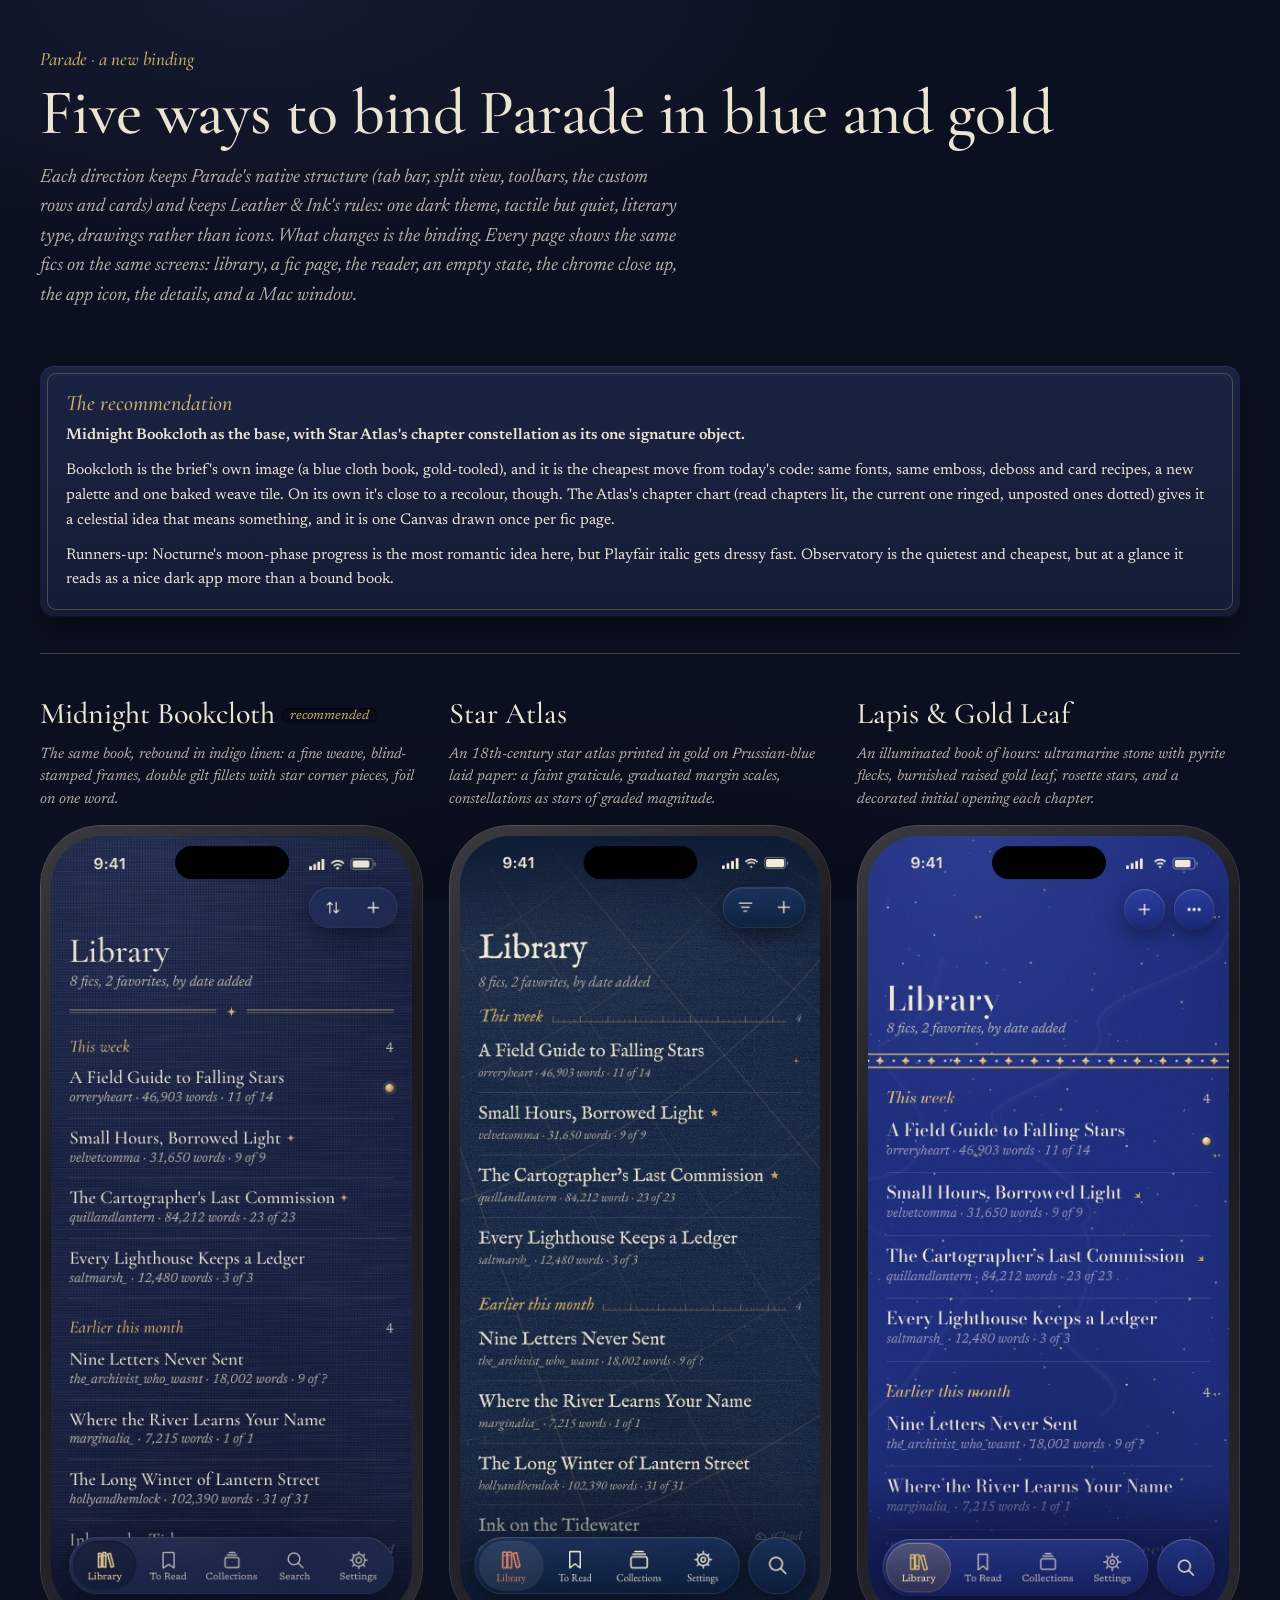
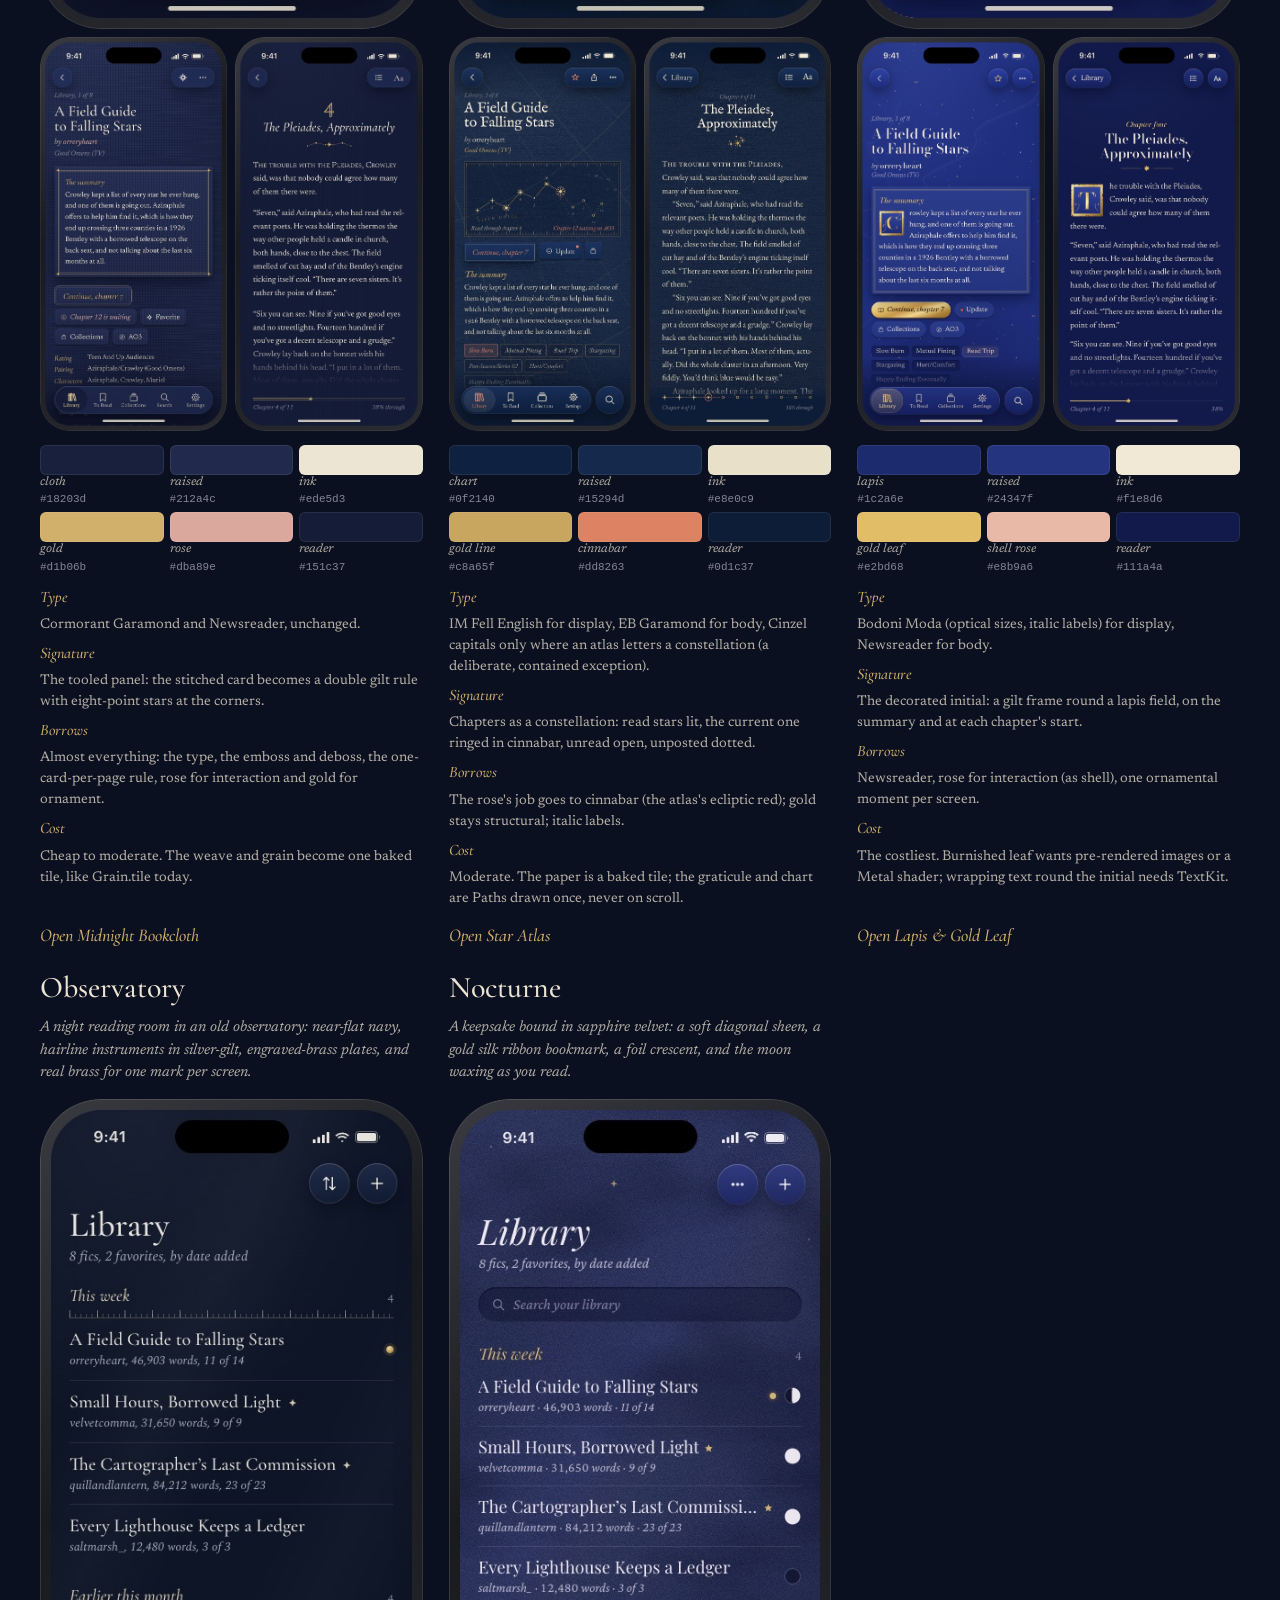
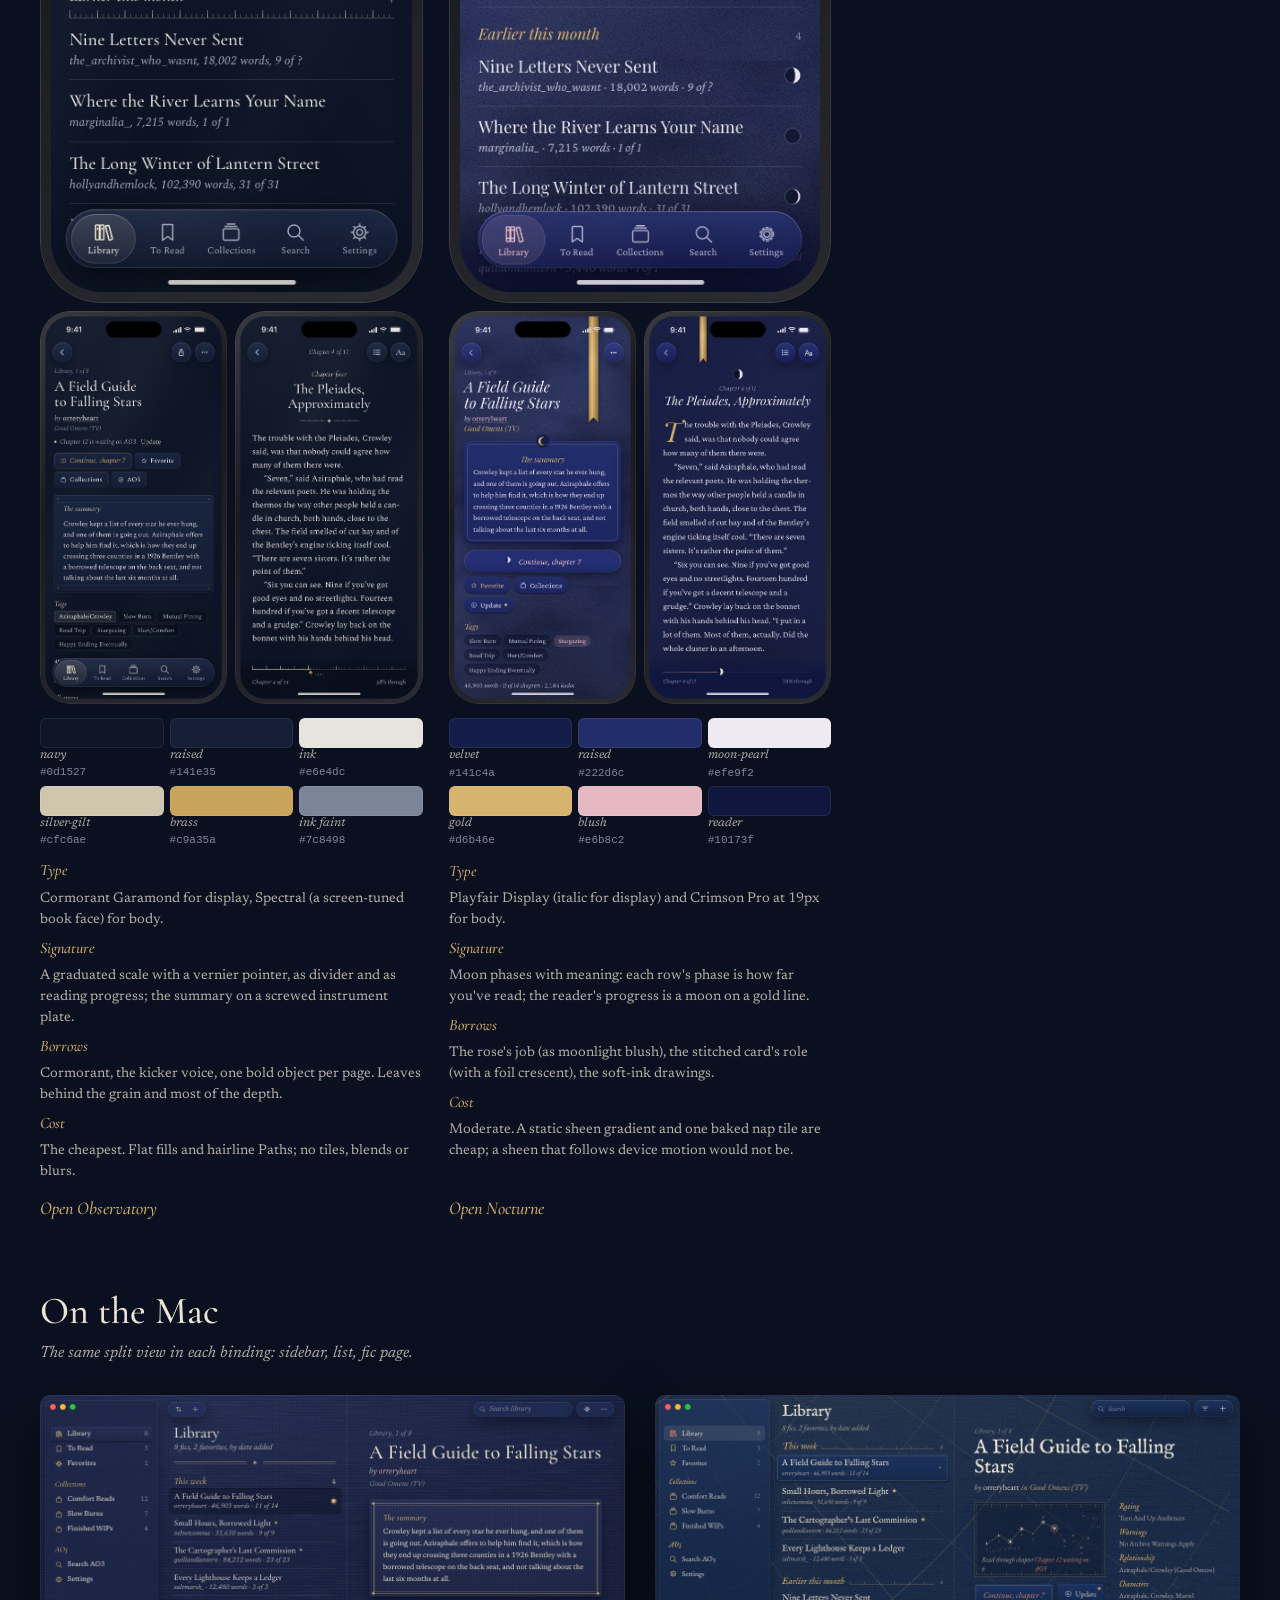
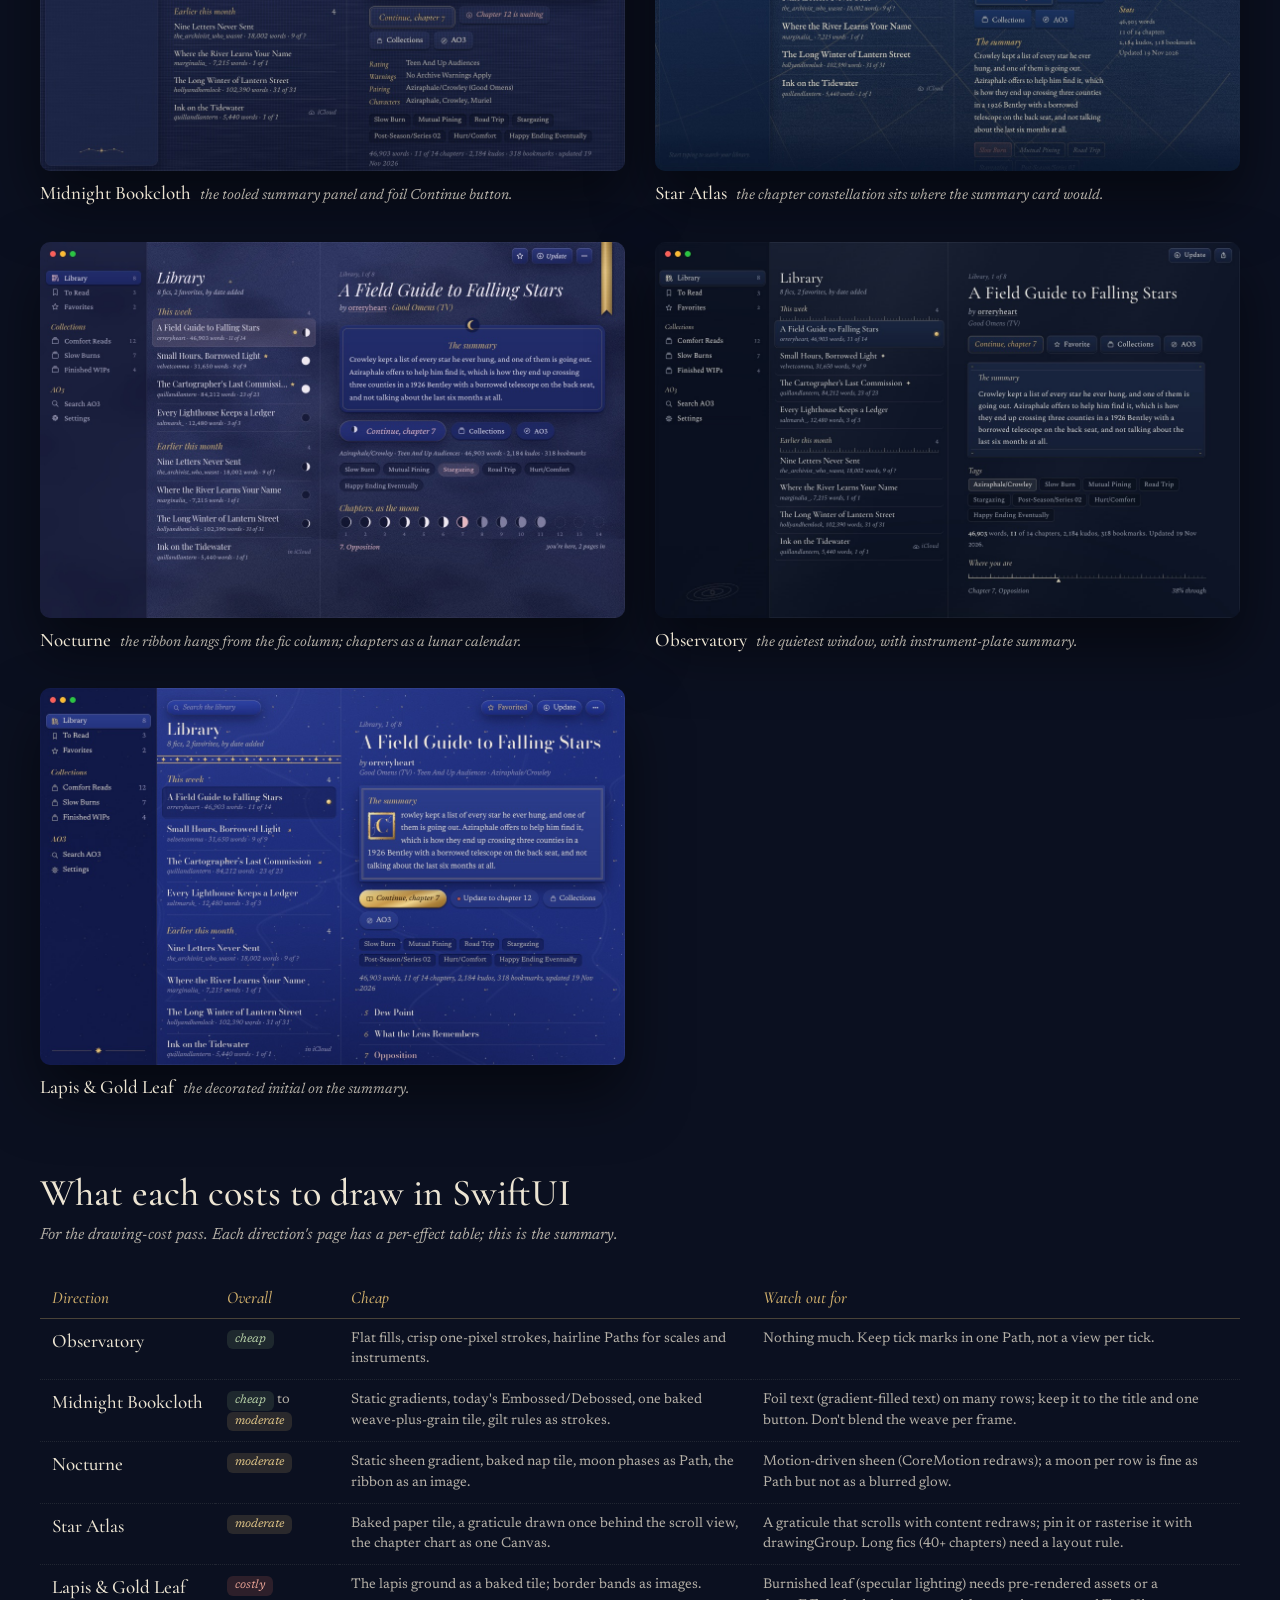
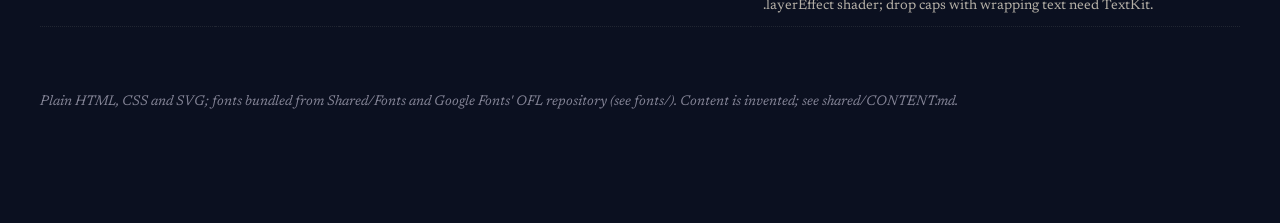
==== prototypes/theme-celestial/index.html @ 21f6273f "Prototype five blue-and-gold celestial themes as HTML Midnight Bookcloth, Star Atlas, Lapis & Gold L" ====
<!doctype html>
<html lang="en">
<head>
<meta charset="utf-8">
<meta name="viewport" content="width=device-width, initial-scale=1">
<title>Parade, bound in blue and gold · five celestial directions</title>
<link rel="stylesheet" href="shared/base.css">
<style>
  :root {
    --page: #0b1020; --raised: #131a30; --ink: #ece4d2; --ink-soft: #b4afa6; --ink-faint: #858597;
    --gold: #cfae6b; --gold-faint: rgba(207,174,107,.32); --rule: rgba(236,228,210,.1);
    --display: "Cormorant Garamond", Garamond, serif; --serif: "Newsreader", Georgia, serif;
  }
  body {
    color: var(--ink); font: 400 16px/1.6 var(--serif);
    background:
      radial-gradient(ellipse 90% 50% at 20% 0%, rgba(150,170,255,.07), transparent 60%),
      radial-gradient(ellipse 80% 60% at 50% 120%, rgba(0,0,0,.5), transparent 70%),
      var(--page);
    background-attachment: fixed;
  }
  a { color: var(--ink); text-decoration-color: var(--gold-faint); text-underline-offset: .2em; }
  a:hover { text-decoration-color: var(--gold); }

  .masthead { display: grid; grid-template-columns: minmax(0, 46rem) minmax(0, 1fr); gap: 56px; align-items: end; padding-bottom: 36px; border-bottom: 1px solid var(--gold-faint); }
  .kicker { font: italic 500 19px/1.2 var(--display); color: var(--gold); margin: 0 0 10px; }
  h1 { font: 500 clamp(44px, 5vw, 68px)/1 var(--display); margin: 0 0 18px; text-wrap: balance; letter-spacing: -.01em; }
  .dek { font: italic 400 19px/1.55 var(--serif); color: var(--ink-soft); margin: 0; max-width: 40rem; }
  .verdict { position: relative; padding: 24px 26px 24px; border-radius: 14px; background: linear-gradient(180deg, #1a2342, #151c36); box-shadow: inset 0 1px 0 rgba(210,222,255,.07), inset 0 -1px 0 rgba(0,0,0,.4), 0 14px 34px rgba(0,0,0,.35); }
  .verdict::after { content: ""; position: absolute; inset: 7px; border: 1px solid var(--gold-faint); border-radius: 9px; pointer-events: none; }
  .verdict h2 { font: italic 500 22px/1.2 var(--display); color: var(--gold); margin: 0 0 8px; }
  .verdict p { margin: 0 0 10px; font-size: 15.5px; line-height: 1.6; }
  .verdict p:last-child { margin-bottom: 0; }

  .compare { display: grid; grid-template-columns: repeat(5, minmax(0, 1fr)); gap: 26px; margin-top: 44px; }
  .dir { display: flex; flex-direction: column; gap: 14px; }
  .dir h2 { font: 500 30px/1.05 var(--display); margin: 0; }
  .dir h2 a { text-decoration: none; }
  .dir .mood { font-style: italic; color: var(--ink-soft); font-size: 15px; line-height: 1.5; margin: 0; min-height: 4.5em; }
  .shots { display: grid; grid-template-columns: 1fr 1fr; gap: 8px; }
  .shots a:first-child { grid-column: 1 / -1; }
  .shots img { width: 100%; height: auto; border-radius: 15.8% / 7.5%; }
  .pal { display: grid; grid-template-columns: repeat(3, 1fr); gap: 6px; }
  .pal span { display: block; height: 30px; border-radius: 6px; box-shadow: inset 0 0 0 1px rgba(255,255,255,.08); }
  .pal code { display: block; font: 11px/1.3 ui-monospace, Menlo, monospace; color: var(--ink-faint); margin-top: 3px; }
  .pal small { display: block; font: italic 12px/1.2 var(--serif); color: var(--ink-soft); }
  dl { margin: 0; display: grid; gap: 8px; font-size: 14px; line-height: 1.5; }
  dt { font: italic 500 16px/1.2 var(--display); color: var(--gold); }
  dd { margin: 0; color: var(--ink-soft); }
  .open { font: italic 500 18px var(--display); color: var(--gold); text-decoration: none; margin-top: auto; }
  .open:hover { text-decoration: underline; }
  .badge { display: inline-block; font: italic 13px var(--serif); padding: 1px 9px; border-radius: 7px; background: rgba(0,0,0,.25); box-shadow: inset 0 1px 2px rgba(0,0,0,.5); color: var(--gold); margin-left: 6px; vertical-align: 4px; }

  .section-title { font: 500 38px/1.1 var(--display); }
  .section-note { color: var(--ink-soft); font-style: italic; }
  .macs { display: grid; grid-template-columns: repeat(2, minmax(0, 1fr)); gap: 34px 30px; }
  .macs figure { margin: 0; }
  .macs img { width: 100%; height: auto; border-radius: 10px; box-shadow: 0 30px 60px rgba(0,0,0,.5); }
  .macs figcaption { margin-top: 10px; font-style: italic; color: var(--ink-soft); font-size: 14.5px; }
  .macs figcaption b { font: 500 19px var(--display); font-style: normal; color: var(--ink); margin-right: 6px; }

  table.cost-table { margin-top: 8px; }
  .cost-table th { font: italic 500 17px var(--display); color: var(--gold); border-bottom: 1px solid var(--gold-faint); }
  .cost-table td { border-bottom: 1px dotted var(--rule); color: var(--ink-soft); }
  .cost-table td:first-child { font: 500 19px var(--display); color: var(--ink); white-space: nowrap; }
  .cheap { background: rgba(130,170,120,.16); color: #b9d3a9; }
  .moderate { background: rgba(207,174,107,.16); color: #e2c789; }
  .costly { background: rgba(200,100,90,.18); color: #e8a395; }
  .foot { margin-top: 64px; color: var(--ink-faint); font-style: italic; font-size: 14px; }

  @media (max-width: 1300px) { .compare { grid-template-columns: repeat(3, minmax(0, 1fr)); } .masthead { grid-template-columns: 1fr; } }
  @media (max-width: 800px) { .compare, .macs { grid-template-columns: 1fr; } .gallery { padding: 28px 16px 64px; } }
</style>
</head>
<body>
<main class="gallery">

  <header class="masthead">
    <div>
      <p class="kicker">Parade · a new binding</p>
      <h1>Five ways to bind Parade in blue and gold</h1>
      <p class="dek">Each direction keeps Parade's native structure (tab bar, split view, toolbars, the custom rows and cards) and keeps Leather &amp; Ink's rules: one dark theme, tactile but quiet, literary type, drawings rather than icons. What changes is the binding. Every page shows the same fics on the same screens: library, a fic page, the reader, an empty state, the chrome close up, the app icon, the details, and a Mac window.</p>
    </div>
    <aside class="verdict">
      <h2>The recommendation</h2>
      <p><b>Midnight Bookcloth as the base, with Star Atlas's chapter constellation as its one signature object.</b></p>
      <p>Bookcloth is the brief's own image (a blue cloth book, gold-tooled), and it is the cheapest move from today's code: same fonts, same emboss, deboss and card recipes, a new palette and one baked weave tile. On its own it's close to a recolour, though. The Atlas's chapter chart (read chapters lit, the current one ringed, unposted ones dotted) gives it a celestial idea that means something, and it is one Canvas drawn once per fic page.</p>
      <p>Runners-up: Nocturne's moon-phase progress is the most romantic idea here, but Playfair italic gets dressy fast. Observatory is the quietest and cheapest, but at a glance it reads as a nice dark app more than a bound book.</p>
    </aside>
  </header>

  <section class="compare" aria-label="The five directions side by side">

    <article class="dir">
      <h2><a href="bookcloth/index.html">Midnight Bookcloth</a><span class="badge">recommended</span></h2>
      <p class="mood">The same book, rebound in indigo linen: a fine weave, blind-stamped frames, double gilt fillets with star corner pieces, foil on one word.</p>
      <div class="shots">
        <a href="bookcloth/index.html"><img src="previews/bookcloth-library.jpg" alt="Midnight Bookcloth library on iPhone"></a>
        <a href="bookcloth/index.html"><img src="previews/bookcloth-detail.jpg" alt="Fic page"></a>
        <a href="bookcloth/index.html"><img src="previews/bookcloth-reader.jpg" alt="Reader"></a>
      </div>
      <div class="pal">
        <div><span style="background:#18203d"></span><small>cloth</small><code>#18203d</code></div>
        <div><span style="background:#212a4c"></span><small>raised</small><code>#212a4c</code></div>
        <div><span style="background:#ede5d3"></span><small>ink</small><code>#ede5d3</code></div>
        <div><span style="background:#d1b06b"></span><small>gold</small><code>#d1b06b</code></div>
        <div><span style="background:#dba89e"></span><small>rose</small><code>#dba89e</code></div>
        <div><span style="background:#151c37"></span><small>reader</small><code>#151c37</code></div>
      </div>
      <dl>
        <dt>Type</dt><dd>Cormorant Garamond and Newsreader, unchanged.</dd>
        <dt>Signature</dt><dd>The tooled panel: the stitched card becomes a double gilt rule with eight-point stars at the corners.</dd>
        <dt>Borrows</dt><dd>Almost everything: the type, the emboss and deboss, the one-card-per-page rule, rose for interaction and gold for ornament.</dd>
        <dt>Cost</dt><dd>Cheap to moderate. The weave and grain become one baked tile, like Grain.tile today.</dd>
      </dl>
      <a class="open" href="bookcloth/index.html">Open Midnight Bookcloth</a>
    </article>

    <article class="dir">
      <h2><a href="atlas/index.html">Star Atlas</a></h2>
      <p class="mood">An 18th-century star atlas printed in gold on Prussian-blue laid paper: a faint graticule, graduated margin scales, constellations as stars of graded magnitude.</p>
      <div class="shots">
        <a href="atlas/index.html"><img src="previews/atlas-library.jpg" alt="Star Atlas library on iPhone"></a>
        <a href="atlas/index.html"><img src="previews/atlas-detail.jpg" alt="Fic page"></a>
        <a href="atlas/index.html"><img src="previews/atlas-reader.jpg" alt="Reader"></a>
      </div>
      <div class="pal">
        <div><span style="background:#0f2140"></span><small>chart</small><code>#0f2140</code></div>
        <div><span style="background:#15294d"></span><small>raised</small><code>#15294d</code></div>
        <div><span style="background:#e8e0c9"></span><small>ink</small><code>#e8e0c9</code></div>
        <div><span style="background:#c8a65f"></span><small>gold line</small><code>#c8a65f</code></div>
        <div><span style="background:#dd8263"></span><small>cinnabar</small><code>#dd8263</code></div>
        <div><span style="background:#0d1c37"></span><small>reader</small><code>#0d1c37</code></div>
      </div>
      <dl>
        <dt>Type</dt><dd>IM Fell English for display, EB Garamond for body, Cinzel capitals only where an atlas letters a constellation (a deliberate, contained exception).</dd>
        <dt>Signature</dt><dd>Chapters as a constellation: read stars lit, the current one ringed in cinnabar, unread open, unposted dotted.</dd>
        <dt>Borrows</dt><dd>The rose's job goes to cinnabar (the atlas's ecliptic red); gold stays structural; italic labels.</dd>
        <dt>Cost</dt><dd>Moderate. The paper is a baked tile; the graticule and chart are Paths drawn once, never on scroll.</dd>
      </dl>
      <a class="open" href="atlas/index.html">Open Star Atlas</a>
    </article>

    <article class="dir">
      <h2><a href="lapis/index.html">Lapis &amp; Gold Leaf</a></h2>
      <p class="mood">An illuminated book of hours: ultramarine stone with pyrite flecks, burnished raised gold leaf, rosette stars, and a decorated initial opening each chapter.</p>
      <div class="shots">
        <a href="lapis/index.html"><img src="previews/lapis-library.jpg" alt="Lapis library on iPhone"></a>
        <a href="lapis/index.html"><img src="previews/lapis-detail.jpg" alt="Fic page"></a>
        <a href="lapis/index.html"><img src="previews/lapis-reader.jpg" alt="Reader"></a>
      </div>
      <div class="pal">
        <div><span style="background:#1c2a6e"></span><small>lapis</small><code>#1c2a6e</code></div>
        <div><span style="background:#24347f"></span><small>raised</small><code>#24347f</code></div>
        <div><span style="background:#f1e8d6"></span><small>ink</small><code>#f1e8d6</code></div>
        <div><span style="background:#e2bd68"></span><small>gold leaf</small><code>#e2bd68</code></div>
        <div><span style="background:#e8b9a6"></span><small>shell rose</small><code>#e8b9a6</code></div>
        <div><span style="background:#111a4a"></span><small>reader</small><code>#111a4a</code></div>
      </div>
      <dl>
        <dt>Type</dt><dd>Bodoni Moda (optical sizes, italic labels) for display, Newsreader for body.</dd>
        <dt>Signature</dt><dd>The decorated initial: a gilt frame round a lapis field, on the summary and at each chapter's start.</dd>
        <dt>Borrows</dt><dd>Newsreader, rose for interaction (as shell), one ornamental moment per screen.</dd>
        <dt>Cost</dt><dd>The costliest. Burnished leaf wants pre-rendered images or a Metal shader; wrapping text round the initial needs TextKit.</dd>
      </dl>
      <a class="open" href="lapis/index.html">Open Lapis &amp; Gold Leaf</a>
    </article>

    <article class="dir">
      <h2><a href="observatory/index.html">Observatory</a></h2>
      <p class="mood">A night reading room in an old observatory: near-flat navy, hairline instruments in silver-gilt, engraved-brass plates, and real brass for one mark per screen.</p>
      <div class="shots">
        <a href="observatory/index.html"><img src="previews/observatory-library.jpg" alt="Observatory library on iPhone"></a>
        <a href="observatory/index.html"><img src="previews/observatory-detail.jpg" alt="Fic page"></a>
        <a href="observatory/index.html"><img src="previews/observatory-reader.jpg" alt="Reader"></a>
      </div>
      <div class="pal">
        <div><span style="background:#0d1527"></span><small>navy</small><code>#0d1527</code></div>
        <div><span style="background:#141e35"></span><small>raised</small><code>#141e35</code></div>
        <div><span style="background:#e6e4dc"></span><small>ink</small><code>#e6e4dc</code></div>
        <div><span style="background:#cfc6ae"></span><small>silver-gilt</small><code>#cfc6ae</code></div>
        <div><span style="background:#c9a35a"></span><small>brass</small><code>#c9a35a</code></div>
        <div><span style="background:#7c8498"></span><small>ink faint</small><code>#7c8498</code></div>
      </div>
      <dl>
        <dt>Type</dt><dd>Cormorant Garamond for display, Spectral (a screen-tuned book face) for body.</dd>
        <dt>Signature</dt><dd>A graduated scale with a vernier pointer, as divider and as reading progress; the summary on a screwed instrument plate.</dd>
        <dt>Borrows</dt><dd>Cormorant, the kicker voice, one bold object per page. Leaves behind the grain and most of the depth.</dd>
        <dt>Cost</dt><dd>The cheapest. Flat fills and hairline Paths; no tiles, blends or blurs.</dd>
      </dl>
      <a class="open" href="observatory/index.html">Open Observatory</a>
    </article>

    <article class="dir">
      <h2><a href="nocturne/index.html">Nocturne</a></h2>
      <p class="mood">A keepsake bound in sapphire velvet: a soft diagonal sheen, a gold silk ribbon bookmark, a foil crescent, and the moon waxing as you read.</p>
      <div class="shots">
        <a href="nocturne/index.html"><img src="previews/nocturne-library.jpg" alt="Nocturne library on iPhone"></a>
        <a href="nocturne/index.html"><img src="previews/nocturne-detail.jpg" alt="Fic page"></a>
        <a href="nocturne/index.html"><img src="previews/nocturne-reader.jpg" alt="Reader"></a>
      </div>
      <div class="pal">
        <div><span style="background:#141c4a"></span><small>velvet</small><code>#141c4a</code></div>
        <div><span style="background:#222d6c"></span><small>raised</small><code>#222d6c</code></div>
        <div><span style="background:#efe9f2"></span><small>moon-pearl</small><code>#efe9f2</code></div>
        <div><span style="background:#d6b46e"></span><small>gold</small><code>#d6b46e</code></div>
        <div><span style="background:#e6b8c2"></span><small>blush</small><code>#e6b8c2</code></div>
        <div><span style="background:#10173f"></span><small>reader</small><code>#10173f</code></div>
      </div>
      <dl>
        <dt>Type</dt><dd>Playfair Display (italic for display) and Crimson Pro at 19px for body.</dd>
        <dt>Signature</dt><dd>Moon phases with meaning: each row's phase is how far you've read; the reader's progress is a moon on a gold line.</dd>
        <dt>Borrows</dt><dd>The rose's job (as moonlight blush), the stitched card's role (with a foil crescent), the soft-ink drawings.</dd>
        <dt>Cost</dt><dd>Moderate. A static sheen gradient and one baked nap tile are cheap; a sheen that follows device motion would not be.</dd>
      </dl>
      <a class="open" href="nocturne/index.html">Open Nocturne</a>
    </article>
  </section>

  <h2 class="section-title">On the Mac</h2>
  <p class="section-note">The same split view in each binding: sidebar, list, fic page.</p>
  <div class="macs">
    <figure><a href="bookcloth/index.html"><img src="previews/bookcloth-mac.jpg" alt="Midnight Bookcloth Mac window"></a><figcaption><b>Midnight Bookcloth</b> the tooled summary panel and foil Continue button.</figcaption></figure>
    <figure><a href="atlas/index.html"><img src="previews/atlas-mac.jpg" alt="Star Atlas Mac window"></a><figcaption><b>Star Atlas</b> the chapter constellation sits where the summary card would.</figcaption></figure>
    <figure><a href="nocturne/index.html"><img src="previews/nocturne-mac.jpg" alt="Nocturne Mac window"></a><figcaption><b>Nocturne</b> the ribbon hangs from the fic column; chapters as a lunar calendar.</figcaption></figure>
    <figure><a href="observatory/index.html"><img src="previews/observatory-mac.jpg" alt="Observatory Mac window"></a><figcaption><b>Observatory</b> the quietest window, with instrument-plate summary.</figcaption></figure>
    <figure><a href="lapis/index.html"><img src="previews/lapis-mac.jpg" alt="Lapis and gold leaf Mac window"></a><figcaption><b>Lapis &amp; Gold Leaf</b> the decorated initial on the summary.</figcaption></figure>
  </div>

  <h2 class="section-title">What each costs to draw in SwiftUI</h2>
  <p class="section-note">For the drawing-cost pass. Each direction's page has a per-effect table; this is the summary.</p>
  <table class="cost-table">
    <thead><tr><th>Direction</th><th>Overall</th><th>Cheap</th><th>Watch out for</th></tr></thead>
    <tbody>
      <tr><td>Observatory</td><td><span class="cost-tag cheap">cheap</span></td><td>Flat fills, crisp one-pixel strokes, hairline Paths for scales and instruments.</td><td>Nothing much. Keep tick marks in one Path, not a view per tick.</td></tr>
      <tr><td>Midnight Bookcloth</td><td><span class="cost-tag cheap">cheap</span> to <span class="cost-tag moderate">moderate</span></td><td>Static gradients, today's Embossed/Debossed, one baked weave-plus-grain tile, gilt rules as strokes.</td><td>Foil text (gradient-filled text) on many rows; keep it to the title and one button. Don't blend the weave per frame.</td></tr>
      <tr><td>Nocturne</td><td><span class="cost-tag moderate">moderate</span></td><td>Static sheen gradient, baked nap tile, moon phases as Path, the ribbon as an image.</td><td>Motion-driven sheen (CoreMotion redraws); a moon per row is fine as Path but not as a blurred glow.</td></tr>
      <tr><td>Star Atlas</td><td><span class="cost-tag moderate">moderate</span></td><td>Baked paper tile, a graticule drawn once behind the scroll view, the chapter chart as one Canvas.</td><td>A graticule that scrolls with content redraws; pin it or rasterise it with drawingGroup. Long fics (40+ chapters) need a layout rule.</td></tr>
      <tr><td>Lapis &amp; Gold Leaf</td><td><span class="cost-tag costly">costly</span></td><td>The lapis ground as a baked tile; border bands as images.</td><td>Burnished leaf (specular lighting) needs pre-rendered assets or a .layerEffect shader; drop caps with wrapping text need TextKit.</td></tr>
    </tbody>
  </table>

  <p class="foot">Plain HTML, CSS and SVG; fonts bundled from Shared/Fonts and Google Fonts' OFL repository (see fonts/). Content is invented; see shared/CONTENT.md.</p>
</main>
</body>
</html>
---- prototypes/theme-celestial/shared/base.css ----
/* Shared scaffolding for every direction: bundled fonts, the gallery page
   around the devices, the iPhone and Mac frames, and the screen skeleton.
   Each direction's own CSS sets the tokens and draws the materials. */

/* ---------- Fonts (all OFL, bundled in ../fonts) ---------- */
@font-face { font-family: "Cormorant Garamond"; src: url("../fonts/CormorantGaramond-Medium.ttf"); font-weight: 400 500; font-style: normal; }
@font-face { font-family: "Cormorant Garamond"; src: url("../fonts/CormorantGaramond-SemiBold.ttf"); font-weight: 600 700; font-style: normal; }
@font-face { font-family: "Cormorant Garamond"; src: url("../fonts/CormorantGaramond-Italic.ttf"); font-weight: 400; font-style: italic; }
@font-face { font-family: "Cormorant Garamond"; src: url("../fonts/CormorantGaramond-MediumItalic.ttf"); font-weight: 500 700; font-style: italic; }
@font-face { font-family: "Newsreader"; src: url("../fonts/Newsreader-Regular.ttf"); font-weight: 400; font-style: normal; }
@font-face { font-family: "Newsreader"; src: url("../fonts/Newsreader-SemiBold.ttf"); font-weight: 600; font-style: normal; }
@font-face { font-family: "Newsreader"; src: url("../fonts/Newsreader-Italic.ttf"); font-weight: 400; font-style: italic; }
@font-face { font-family: "Newsreader"; src: url("../fonts/Newsreader-MediumItalic.ttf"); font-weight: 500 700; font-style: italic; }
@font-face { font-family: "IM Fell English"; src: url("../fonts/IMFellEnglish-Regular.ttf"); font-style: normal; }
@font-face { font-family: "IM Fell English"; src: url("../fonts/IMFellEnglish-Italic.ttf"); font-style: italic; }
@font-face { font-family: "Cinzel"; src: url("../fonts/Cinzel.ttf"); font-weight: 400 900; }
@font-face { font-family: "EB Garamond"; src: url("../fonts/EBGaramond.ttf"); font-weight: 400 800; font-style: normal; }
@font-face { font-family: "EB Garamond"; src: url("../fonts/EBGaramond-Italic.ttf"); font-weight: 400 800; font-style: italic; }
@font-face { font-family: "Bodoni Moda"; src: url("../fonts/BodoniModa.ttf"); font-weight: 400 900; font-style: normal; }
@font-face { font-family: "Bodoni Moda"; src: url("../fonts/BodoniModa-Italic.ttf"); font-weight: 400 900; font-style: italic; }
@font-face { font-family: "Spectral"; src: url("../fonts/Spectral-Regular.ttf"); font-weight: 400; font-style: normal; }
@font-face { font-family: "Spectral"; src: url("../fonts/Spectral-Medium.ttf"); font-weight: 500 600; font-style: normal; }
@font-face { font-family: "Spectral"; src: url("../fonts/Spectral-Italic.ttf"); font-weight: 400 600; font-style: italic; }
@font-face { font-family: "Playfair Display"; src: url("../fonts/PlayfairDisplay.ttf"); font-weight: 400 900; font-style: normal; }
@font-face { font-family: "Playfair Display"; src: url("../fonts/PlayfairDisplay-Italic.ttf"); font-weight: 400 900; font-style: italic; }
@font-face { font-family: "Crimson Pro"; src: url("../fonts/CrimsonPro.ttf"); font-weight: 200 900; font-style: normal; }
@font-face { font-family: "Crimson Pro"; src: url("../fonts/CrimsonPro-Italic.ttf"); font-weight: 200 900; font-style: italic; }

*, *::before, *::after { box-sizing: border-box; }
html { color-scheme: dark; -webkit-font-smoothing: antialiased; }
body { margin: 0; }
img, svg { display: block; }
:focus-visible { outline: 2px solid currentColor; outline-offset: 3px; }

/* ---------- Gallery page around the devices ---------- */
.gallery { max-width: 1680px; margin: 0 auto; padding: 48px 40px 96px; }
.gallery-head { display: grid; grid-template-columns: minmax(0, 46rem) 1fr; gap: 40px; align-items: end; margin-bottom: 40px; }
.back { display: inline-block; margin-bottom: 18px; font-style: italic; text-decoration: none; opacity: .75; }
.back:hover { opacity: 1; }
.section-title { margin: 72px 0 8px; }
.section-note { margin: 0 0 28px; max-width: 44rem; }

/* A row of phones that wraps. Each phone has a caption under it. */
.screens { display: flex; flex-wrap: wrap; gap: 44px 36px; align-items: flex-start; }
.screen-figure { margin: 0; display: flex; flex-direction: column; gap: 14px; }
.screen-figure figcaption { max-width: 393px; font-size: 14px; line-height: 1.5; }

/* ---------- iPhone 16 Pro frame: 393 × 852 points ---------- */
.phone {
  --phone-w: 393px; --phone-h: 852px;
  position: relative; width: calc(var(--phone-w) + 24px); height: calc(var(--phone-h) + 24px);
  padding: 12px; border-radius: 66px;
  background: linear-gradient(145deg, #3a3b40, #1a1b1f 40%, #2b2c31);
  box-shadow: 0 0 0 1px #000, inset 0 0 0 1px rgba(255,255,255,.12), 0 40px 80px rgba(0,0,0,.55);
}
.phone > .screen {
  position: relative; width: var(--phone-w); height: var(--phone-h);
  border-radius: 55px; overflow: hidden; isolation: isolate;
}
/* Dynamic Island */
.phone > .screen::after {
  content: ""; position: absolute; z-index: 50; top: 11px; left: 50%; transform: translateX(-50%);
  width: 124px; height: 36px; border-radius: 20px; background: #000;
}
.statusbar {
  position: absolute; z-index: 40; top: 0; left: 0; right: 0; height: 54px;
  display: flex; justify-content: space-between; align-items: center; padding: 6px 34px 0 46px;
  font: 600 17px/1 -apple-system, "SF Pro Text", system-ui, sans-serif; letter-spacing: -.01em;
}
.statusbar .sb-right { display: flex; gap: 6px; align-items: center; }
.statusbar svg { fill: currentColor; }
.home-indicator {
  position: absolute; z-index: 40; bottom: 8px; left: 50%; transform: translateX(-50%);
  width: 139px; height: 5px; border-radius: 3px; background: currentColor; opacity: .85;
}
/* Scrollable content area of a screen. */
.screen .content { position: absolute; inset: 0; overflow: hidden; padding-top: 54px; }

/* ---------- Mac window frame ---------- */
.mac {
  position: relative; width: 1180px; height: 760px; border-radius: 14px; overflow: hidden;
  box-shadow: 0 0 0 1px rgba(0,0,0,.8), inset 0 0 0 1px rgba(255,255,255,.1), 0 50px 100px rgba(0,0,0,.6);
  isolation: isolate;
}
.traffic { position: absolute; z-index: 30; top: 18px; left: 20px; display: flex; gap: 8px; }
.traffic i { width: 12px; height: 12px; border-radius: 50%; background: #ff5f57; box-shadow: inset 0 0 0 .5px rgba(0,0,0,.25); }
.traffic i:nth-child(2) { background: #febc2e; }
.traffic i:nth-child(3) { background: #28c840; }

/* ---------- Detail sheets ---------- */
.swatches { display: flex; flex-wrap: wrap; gap: 14px; }
.swatch { width: 132px; }
.swatch .chip-color { height: 72px; border-radius: 10px; box-shadow: inset 0 0 0 1px rgba(255,255,255,.08); }
.swatch b, .swatch code { display: block; font-size: 13px; margin-top: 6px; }
.swatch code { font-family: ui-monospace, "SF Mono", Menlo, monospace; opacity: .7; font-size: 12px; margin-top: 2px; }
.details-grid { display: grid; grid-template-columns: repeat(auto-fill, minmax(360px, 1fr)); gap: 28px; }
.detail-card { padding: 22px; border-radius: 14px; }
.detail-card h3 { margin: 0 0 4px; }
.detail-card .cost { margin-top: 12px; font-size: 13px; line-height: 1.5; }
.cost-table { width: 100%; border-collapse: collapse; font-size: 14px; line-height: 1.45; }
.cost-table th, .cost-table td { text-align: left; vertical-align: top; padding: 10px 12px; }
.cost-tag { display: inline-block; padding: 1px 8px; border-radius: 6px; font-size: 12px; font-style: italic; white-space: nowrap; }

@media (prefers-reduced-motion: reduce) {
  *, *::before, *::after { animation: none !important; transition: none !important; }
}
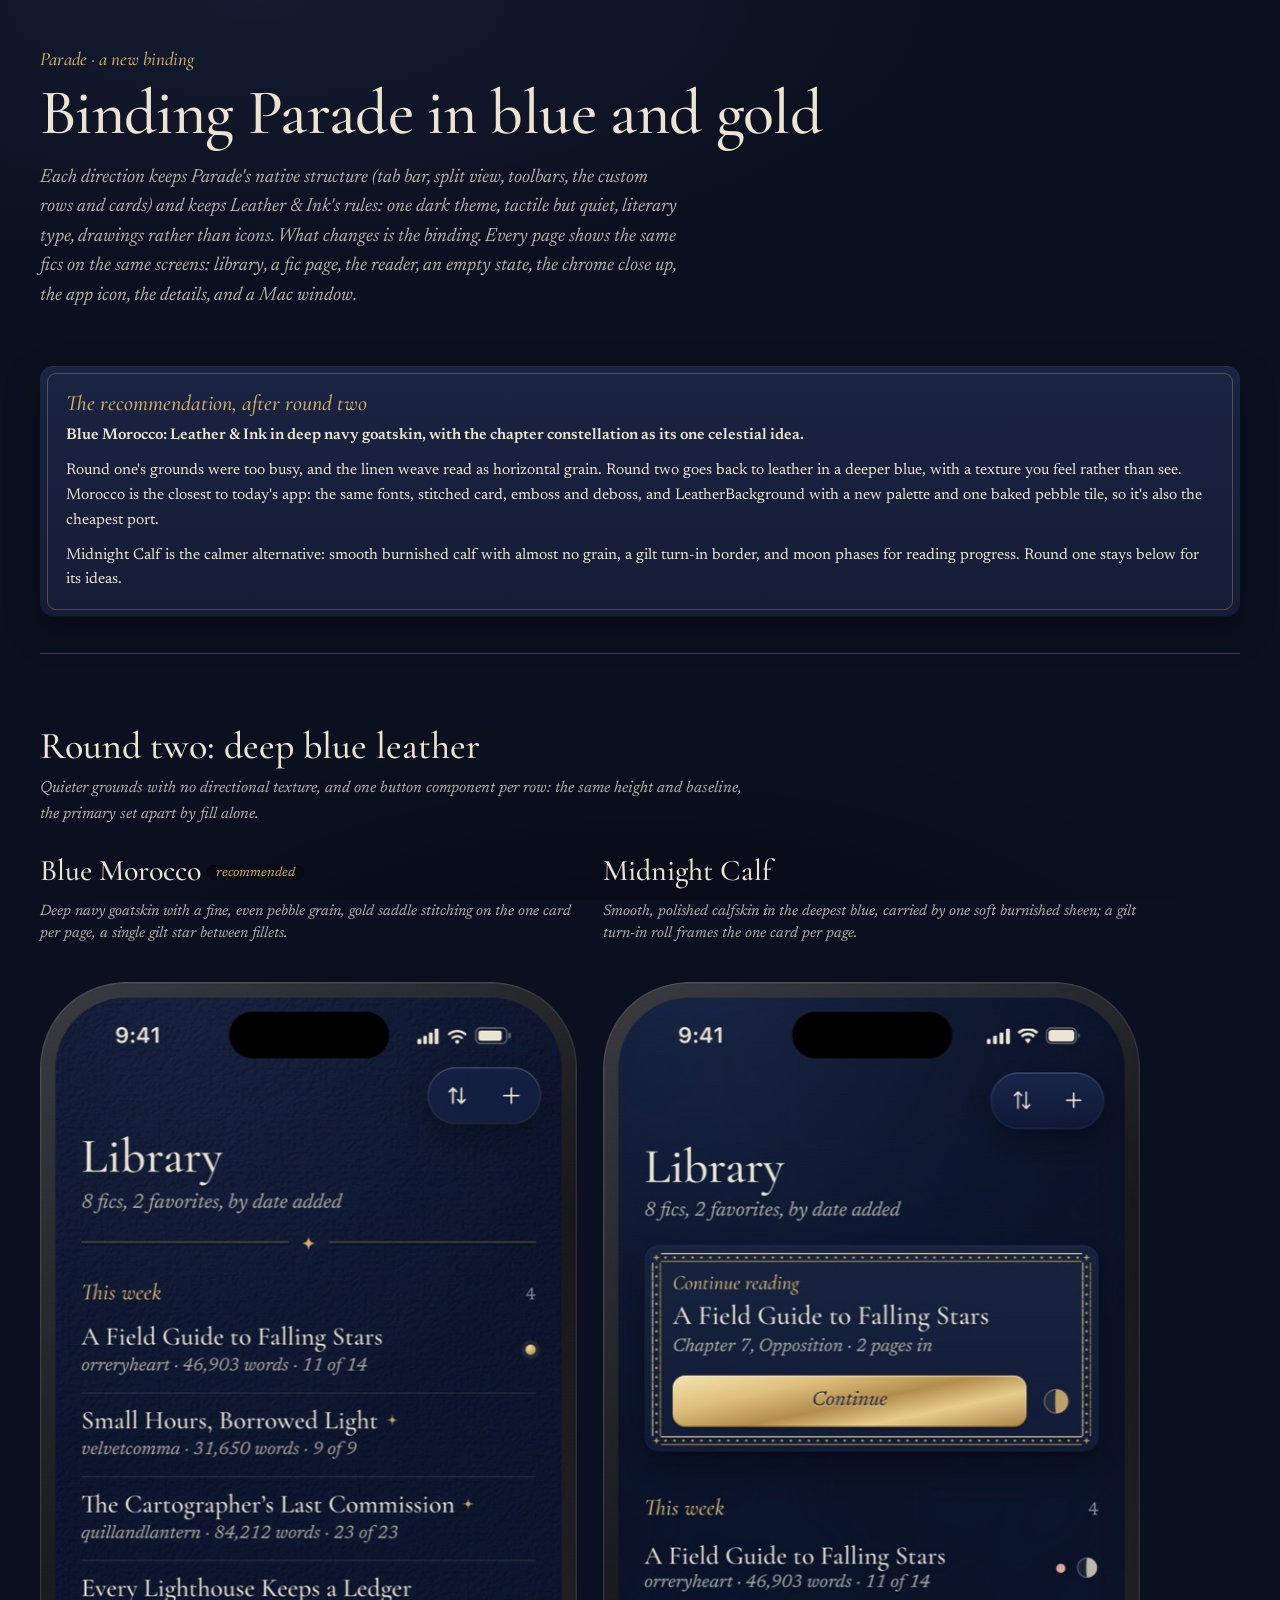
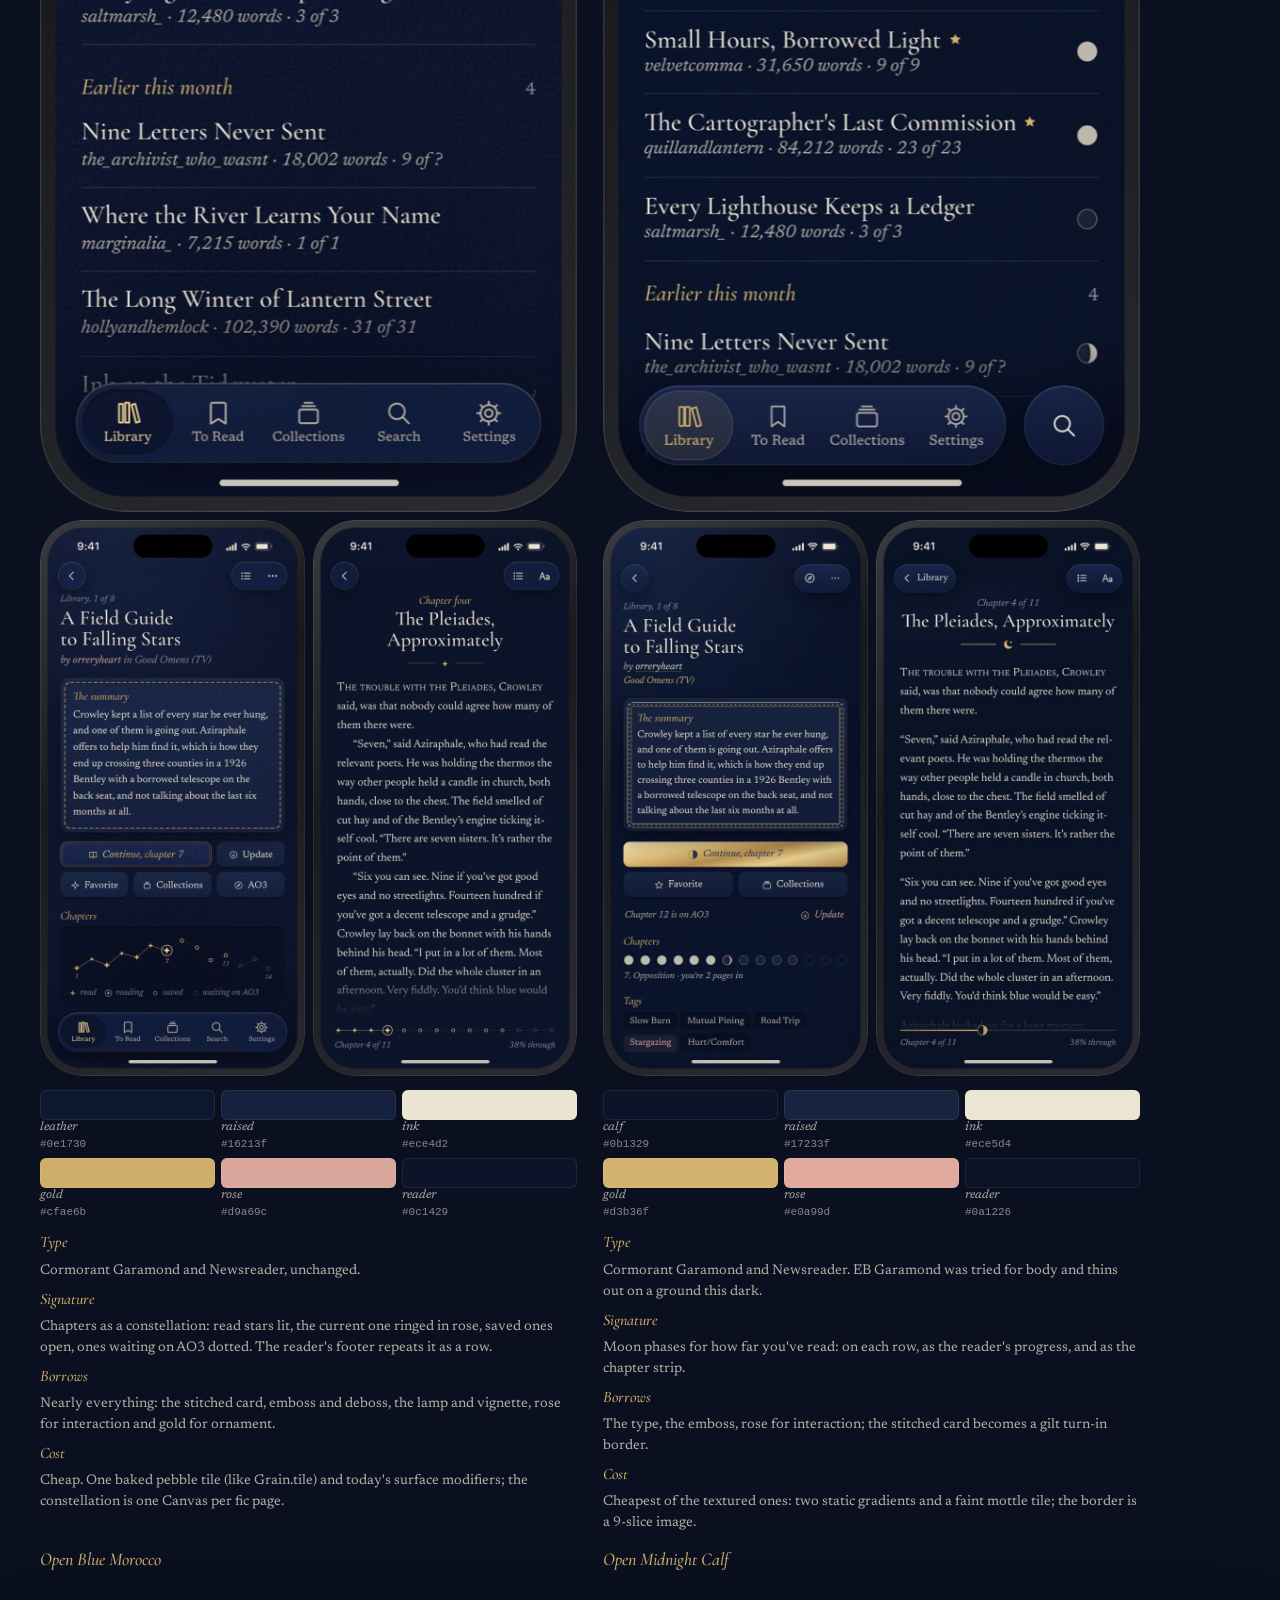
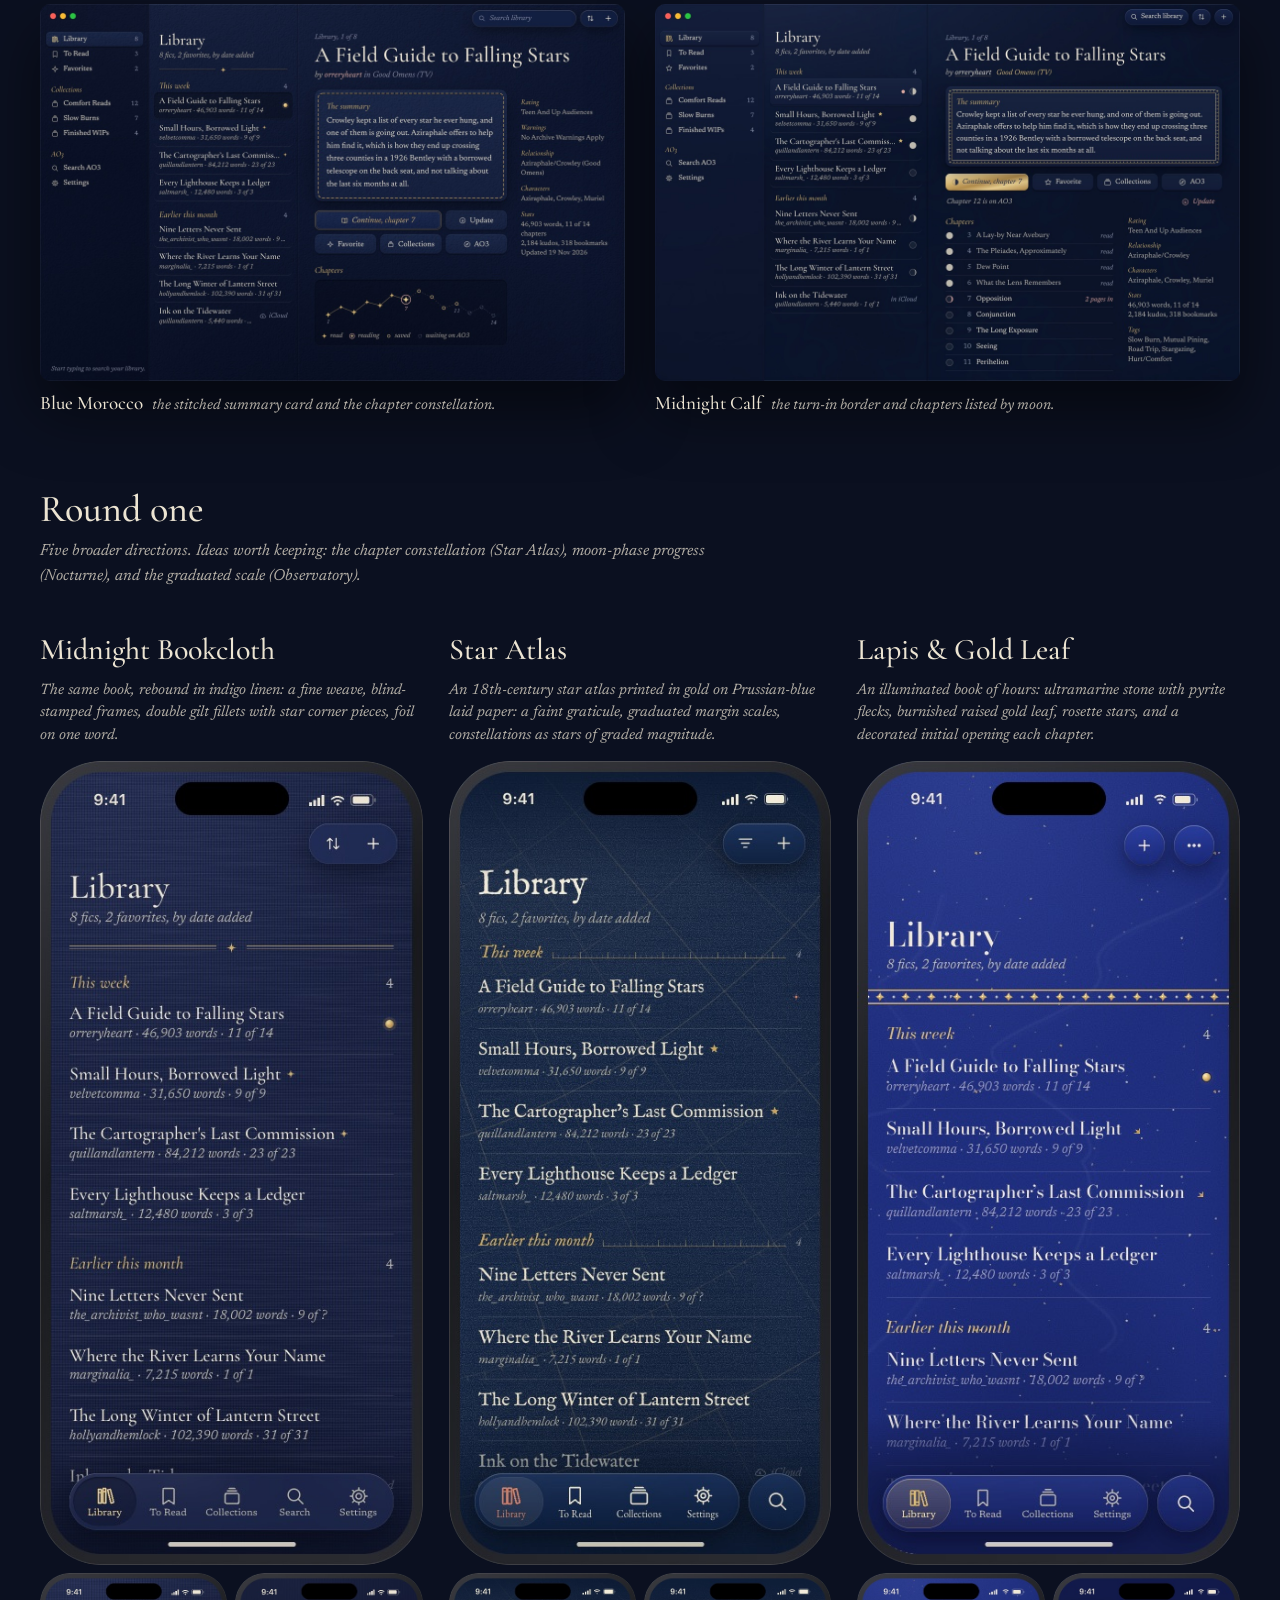
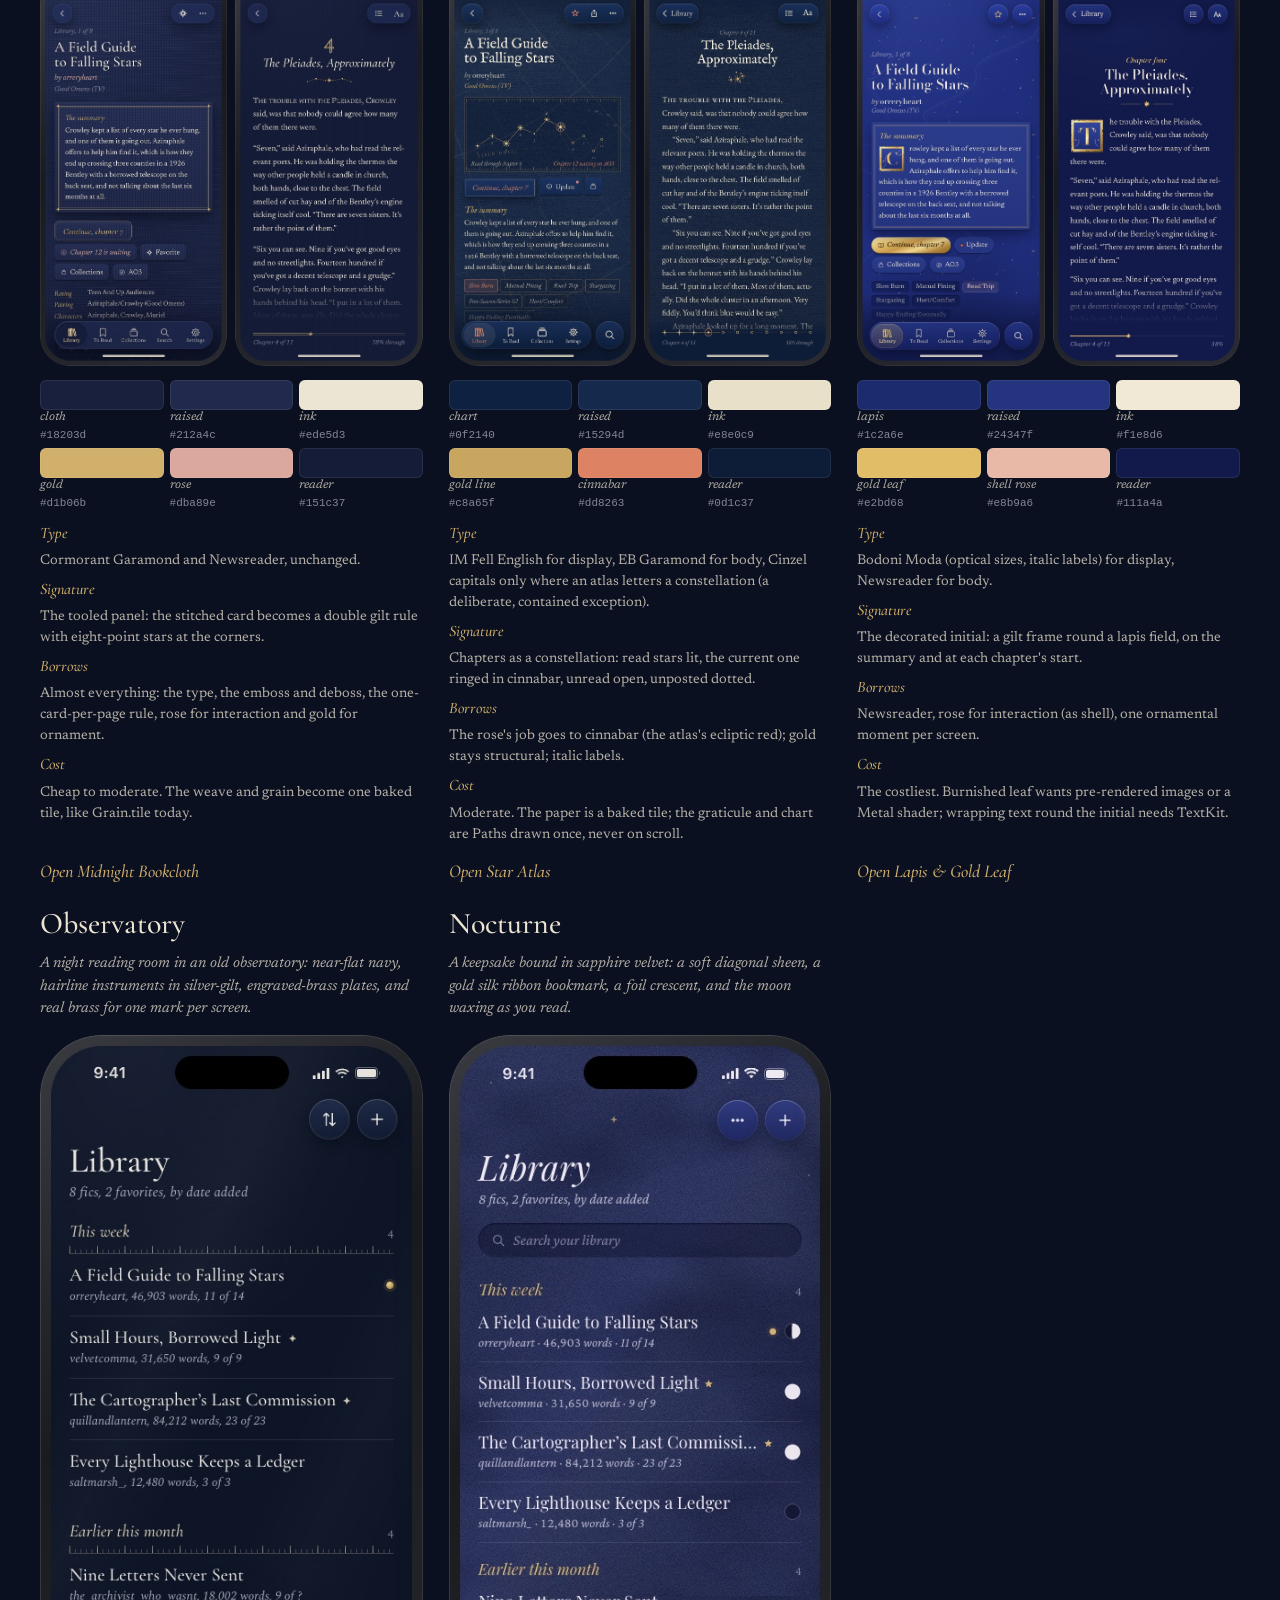
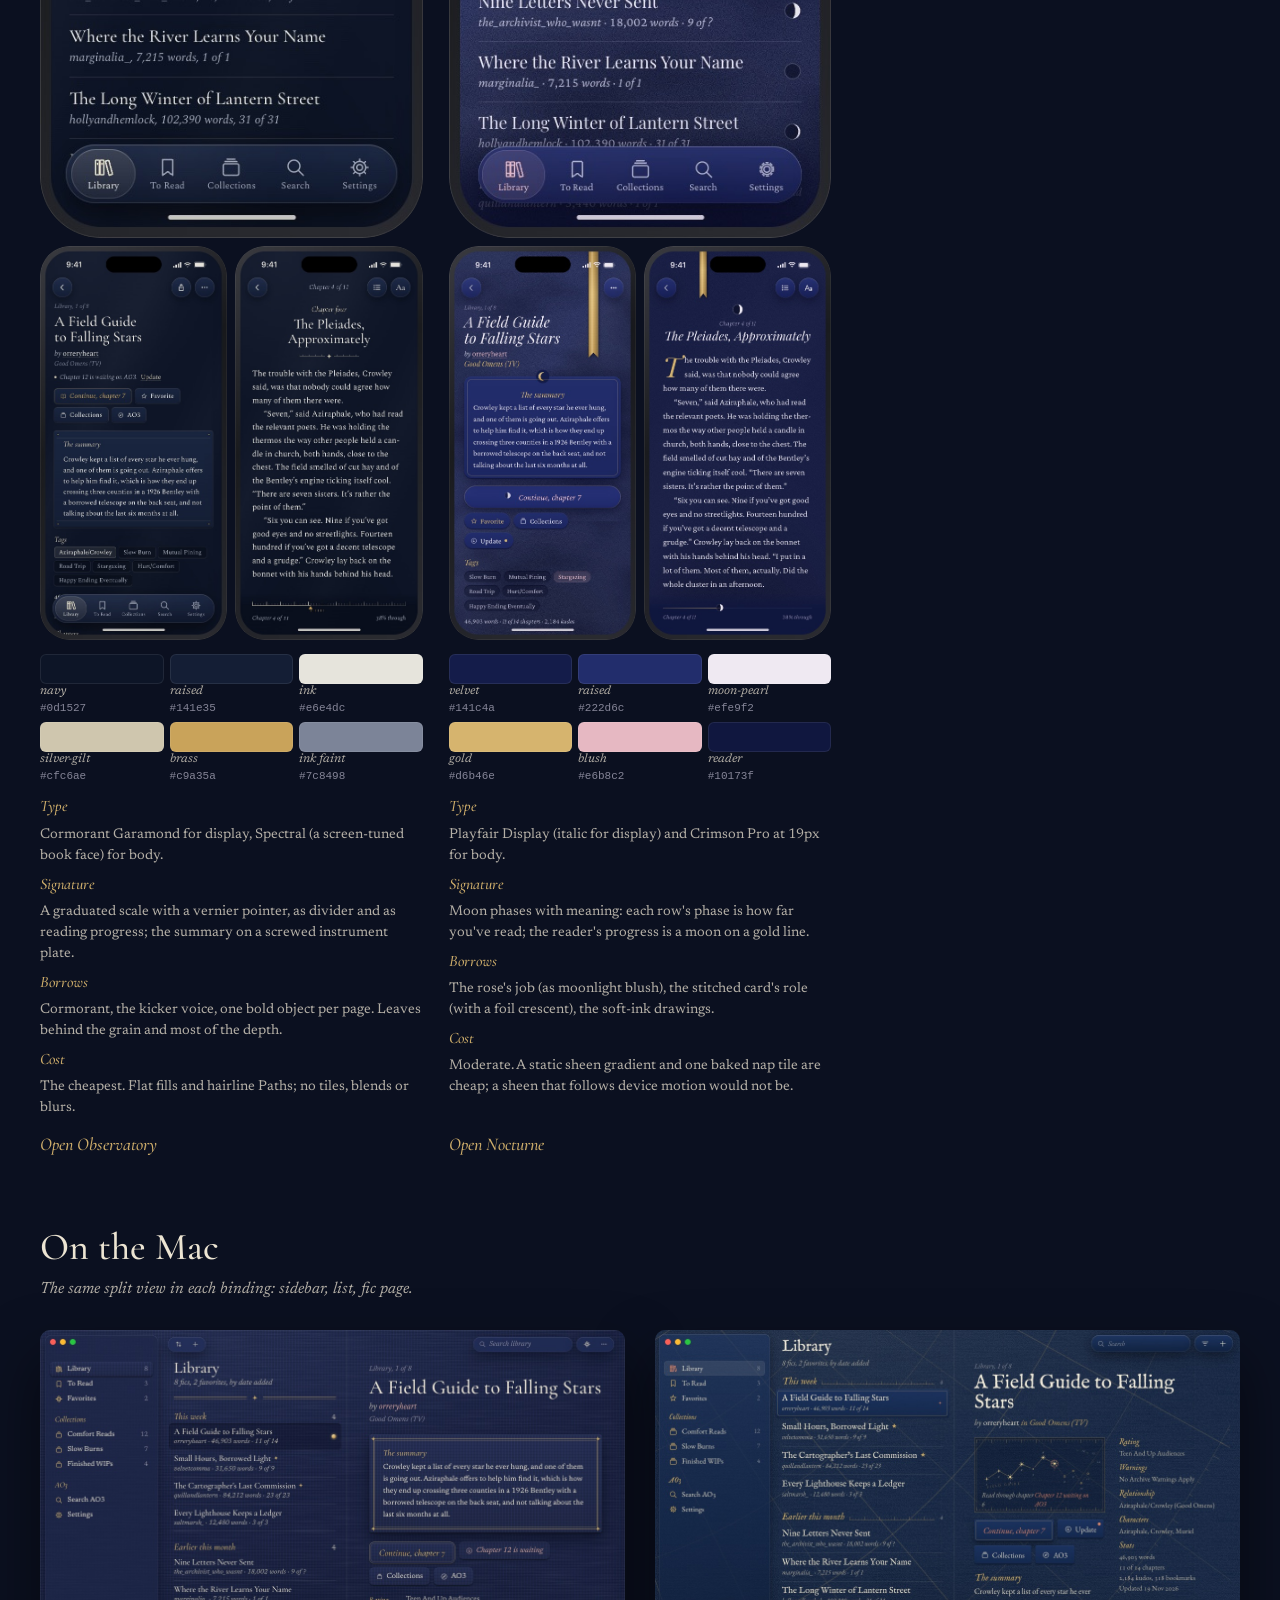
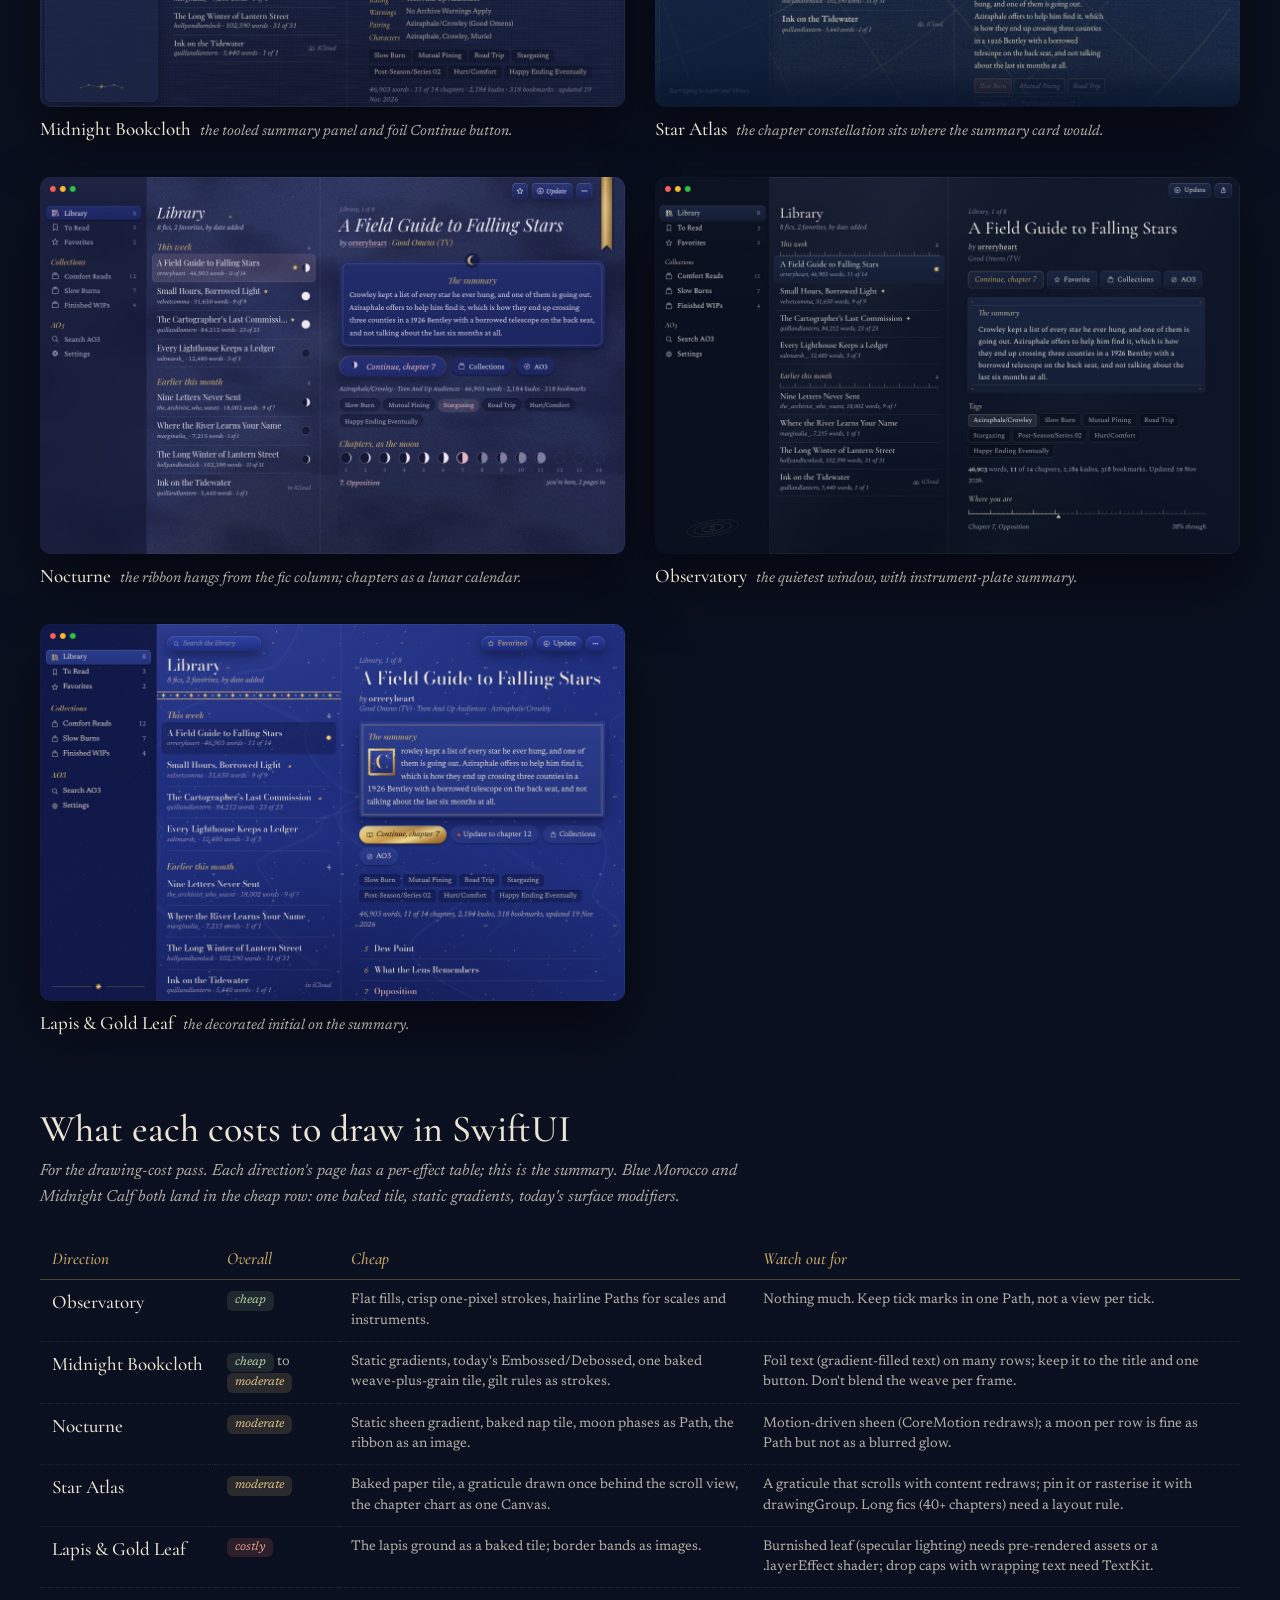
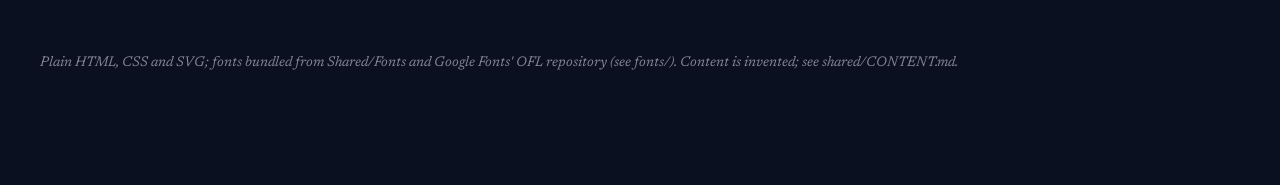
==== commit 88115c11: "Add round two: Blue Morocco and Midnight Calf in deep blue leather Round one's grounds were too busy" ====
--- a/prototypes/theme-celestial/index.html
+++ b/prototypes/theme-celestial/index.html
@@ -3,7 +3,7 @@
 <head>
 <meta charset="utf-8">
 <meta name="viewport" content="width=device-width, initial-scale=1">
-<title>Parade, bound in blue and gold · five celestial directions</title>
+<title>Parade, bound in blue and gold · celestial directions</title>
 <link rel="stylesheet" href="shared/base.css">
 <style>
   :root {
@@ -32,6 +32,7 @@
   .verdict p { margin: 0 0 10px; font-size: 15.5px; line-height: 1.6; }
   .verdict p:last-child { margin-bottom: 0; }
 
+  .compare.round2 { grid-template-columns: repeat(2, minmax(0, 1fr)); max-width: 1100px; margin-top: 8px; }
   .compare { display: grid; grid-template-columns: repeat(5, minmax(0, 1fr)); gap: 26px; margin-top: 44px; }
   .dir { display: flex; flex-direction: column; gap: 14px; }
   .dir h2 { font: 500 30px/1.05 var(--display); margin: 0; }
@@ -78,21 +79,81 @@
   <header class="masthead">
     <div>
       <p class="kicker">Parade · a new binding</p>
-      <h1>Five ways to bind Parade in blue and gold</h1>
+      <h1>Binding Parade in blue and gold</h1>
       <p class="dek">Each direction keeps Parade's native structure (tab bar, split view, toolbars, the custom rows and cards) and keeps Leather &amp; Ink's rules: one dark theme, tactile but quiet, literary type, drawings rather than icons. What changes is the binding. Every page shows the same fics on the same screens: library, a fic page, the reader, an empty state, the chrome close up, the app icon, the details, and a Mac window.</p>
     </div>
     <aside class="verdict">
-      <h2>The recommendation</h2>
-      <p><b>Midnight Bookcloth as the base, with Star Atlas's chapter constellation as its one signature object.</b></p>
-      <p>Bookcloth is the brief's own image (a blue cloth book, gold-tooled), and it is the cheapest move from today's code: same fonts, same emboss, deboss and card recipes, a new palette and one baked weave tile. On its own it's close to a recolour, though. The Atlas's chapter chart (read chapters lit, the current one ringed, unposted ones dotted) gives it a celestial idea that means something, and it is one Canvas drawn once per fic page.</p>
-      <p>Runners-up: Nocturne's moon-phase progress is the most romantic idea here, but Playfair italic gets dressy fast. Observatory is the quietest and cheapest, but at a glance it reads as a nice dark app more than a bound book.</p>
+      <h2>The recommendation, after round two</h2>
+      <p><b>Blue Morocco: Leather &amp; Ink in deep navy goatskin, with the chapter constellation as its one celestial idea.</b></p>
+      <p>Round one's grounds were too busy, and the linen weave read as horizontal grain. Round two goes back to leather in a deeper blue, with a texture you feel rather than see. Morocco is the closest to today's app: the same fonts, stitched card, emboss and deboss, and LeatherBackground with a new palette and one baked pebble tile, so it's also the cheapest port.</p>
+      <p>Midnight Calf is the calmer alternative: smooth burnished calf with almost no grain, a gilt turn-in border, and moon phases for reading progress. Round one stays below for its ideas.</p>
     </aside>
   </header>
 
+
+  <h2 class="section-title">Round two: deep blue leather</h2>
+  <p class="section-note">Quieter grounds with no directional texture, and one button component per row: the same height and baseline, the primary set apart by fill alone.</p>
+  <section class="compare round2" aria-label="Round two directions">
+    <article class="dir">
+      <h2><a href="morocco/index.html">Blue Morocco</a><span class="badge">recommended</span></h2>
+      <p class="mood">Deep navy goatskin with a fine, even pebble grain, gold saddle stitching on the one card per page, a single gilt star between fillets.</p>
+      <div class="shots">
+        <a href="morocco/index.html"><img src="previews/morocco-library.jpg" alt="Blue Morocco library on iPhone"></a>
+        <a href="morocco/index.html"><img src="previews/morocco-detail.jpg" alt="Fic page"></a>
+        <a href="morocco/index.html"><img src="previews/morocco-reader.jpg" alt="Reader"></a>
+      </div>
+      <div class="pal">
+        <div><span style="background:#0e1730"></span><small>leather</small><code>#0e1730</code></div>
+        <div><span style="background:#16213f"></span><small>raised</small><code>#16213f</code></div>
+        <div><span style="background:#ece4d2"></span><small>ink</small><code>#ece4d2</code></div>
+        <div><span style="background:#cfae6b"></span><small>gold</small><code>#cfae6b</code></div>
+        <div><span style="background:#d9a69c"></span><small>rose</small><code>#d9a69c</code></div>
+        <div><span style="background:#0c1429"></span><small>reader</small><code>#0c1429</code></div>
+      </div>
+      <dl>
+        <dt>Type</dt><dd>Cormorant Garamond and Newsreader, unchanged.</dd>
+        <dt>Signature</dt><dd>Chapters as a constellation: read stars lit, the current one ringed in rose, saved ones open, ones waiting on AO3 dotted. The reader's footer repeats it as a row.</dd>
+        <dt>Borrows</dt><dd>Nearly everything: the stitched card, emboss and deboss, the lamp and vignette, rose for interaction and gold for ornament.</dd>
+        <dt>Cost</dt><dd>Cheap. One baked pebble tile (like Grain.tile) and today's surface modifiers; the constellation is one Canvas per fic page.</dd>
+      </dl>
+      <a class="open" href="morocco/index.html">Open Blue Morocco</a>
+    </article>
+    <article class="dir">
+      <h2><a href="calf/index.html">Midnight Calf</a></h2>
+      <p class="mood">Smooth, polished calfskin in the deepest blue, carried by one soft burnished sheen; a gilt turn-in roll frames the one card per page.</p>
+      <div class="shots">
+        <a href="calf/index.html"><img src="previews/calf-library.jpg" alt="Midnight Calf library on iPhone"></a>
+        <a href="calf/index.html"><img src="previews/calf-detail.jpg" alt="Fic page"></a>
+        <a href="calf/index.html"><img src="previews/calf-reader.jpg" alt="Reader"></a>
+      </div>
+      <div class="pal">
+        <div><span style="background:#0b1329"></span><small>calf</small><code>#0b1329</code></div>
+        <div><span style="background:#17233f"></span><small>raised</small><code>#17233f</code></div>
+        <div><span style="background:#ece5d4"></span><small>ink</small><code>#ece5d4</code></div>
+        <div><span style="background:#d3b36f"></span><small>gold</small><code>#d3b36f</code></div>
+        <div><span style="background:#e0a99d"></span><small>rose</small><code>#e0a99d</code></div>
+        <div><span style="background:#0a1226"></span><small>reader</small><code>#0a1226</code></div>
+      </div>
+      <dl>
+        <dt>Type</dt><dd>Cormorant Garamond and Newsreader. EB Garamond was tried for body and thins out on a ground this dark.</dd>
+        <dt>Signature</dt><dd>Moon phases for how far you've read: on each row, as the reader's progress, and as the chapter strip.</dd>
+        <dt>Borrows</dt><dd>The type, the emboss, rose for interaction; the stitched card becomes a gilt turn-in border.</dd>
+        <dt>Cost</dt><dd>Cheapest of the textured ones: two static gradients and a faint mottle tile; the border is a 9-slice image.</dd>
+      </dl>
+      <a class="open" href="calf/index.html">Open Midnight Calf</a>
+    </article>
+  </section>
+  <div class="macs" style="margin-top:34px">
+    <figure><a href="morocco/index.html"><img src="previews/morocco-mac.jpg" alt="Blue Morocco Mac window"></a><figcaption><b>Blue Morocco</b> the stitched summary card and the chapter constellation.</figcaption></figure>
+    <figure><a href="calf/index.html"><img src="previews/calf-mac.jpg" alt="Midnight Calf Mac window"></a><figcaption><b>Midnight Calf</b> the turn-in border and chapters listed by moon.</figcaption></figure>
+  </div>
+
+  <h2 class="section-title">Round one</h2>
+  <p class="section-note">Five broader directions. Ideas worth keeping: the chapter constellation (Star Atlas), moon-phase progress (Nocturne), and the graduated scale (Observatory).</p>
   <section class="compare" aria-label="The five directions side by side">
 
     <article class="dir">
-      <h2><a href="bookcloth/index.html">Midnight Bookcloth</a><span class="badge">recommended</span></h2>
+      <h2><a href="bookcloth/index.html">Midnight Bookcloth</a></h2>
       <p class="mood">The same book, rebound in indigo linen: a fine weave, blind-stamped frames, double gilt fillets with star corner pieces, foil on one word.</p>
       <div class="shots">
         <a href="bookcloth/index.html"><img src="previews/bookcloth-library.jpg" alt="Midnight Bookcloth library on iPhone"></a>
@@ -228,7 +289,7 @@
   </div>
 
   <h2 class="section-title">What each costs to draw in SwiftUI</h2>
-  <p class="section-note">For the drawing-cost pass. Each direction's page has a per-effect table; this is the summary.</p>
+  <p class="section-note">For the drawing-cost pass. Each direction's page has a per-effect table; this is the summary. Blue Morocco and Midnight Calf both land in the cheap row: one baked tile, static gradients, today's surface modifiers.</p>
   <table class="cost-table">
     <thead><tr><th>Direction</th><th>Overall</th><th>Cheap</th><th>Watch out for</th></tr></thead>
     <tbody>
